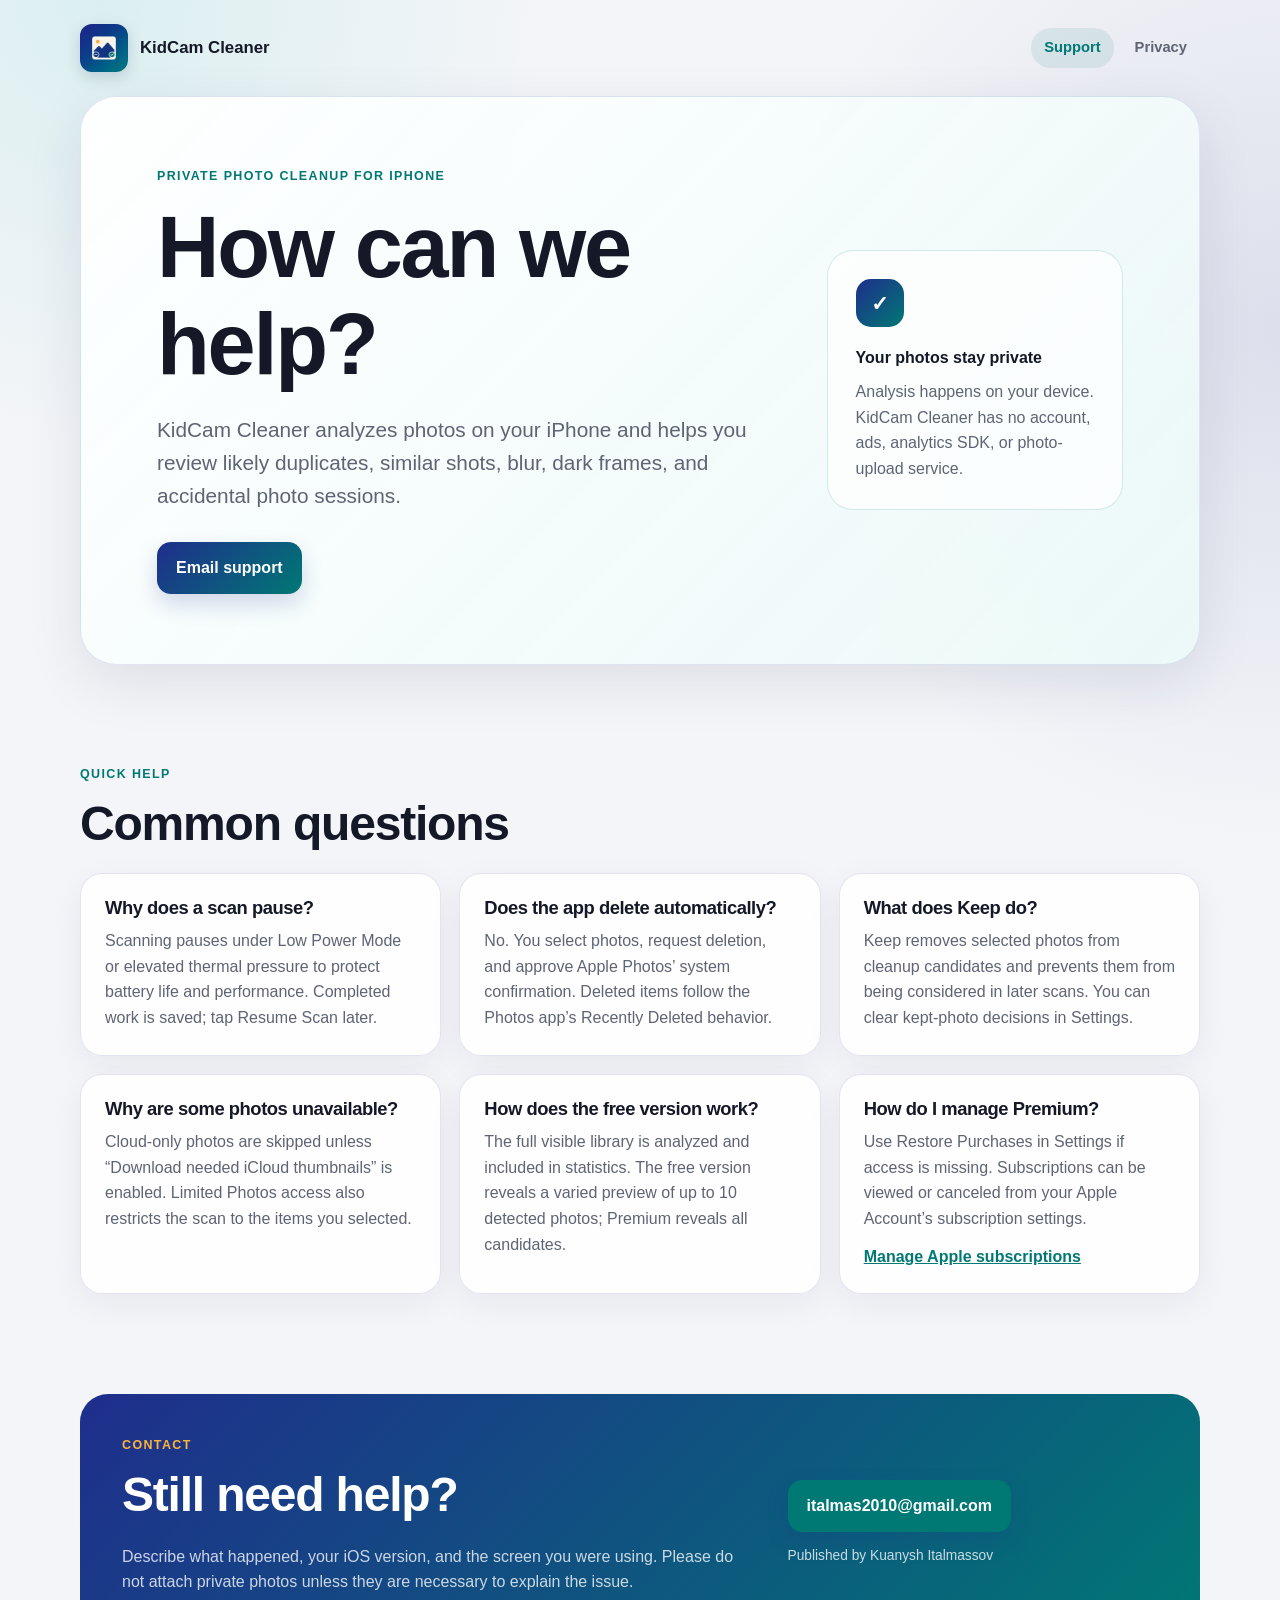
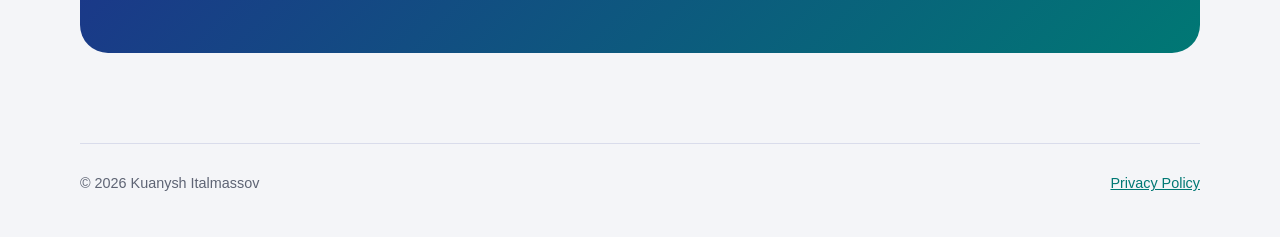
==== index.html @ d915f35b "Publish KidCam Cleaner support and privacy pages" ====
<!doctype html>
<html lang="en">
<head>
  <meta charset="utf-8">
  <meta name="viewport" content="width=device-width, initial-scale=1">
  <meta name="description" content="Support for KidCam Cleaner, the private on-device photo cleanup app for iPhone.">
  <meta name="theme-color" content="#1f2e8c">
  <title>KidCam Cleaner Support</title>
  <link rel="icon" href="app-icon.png">
  <link rel="stylesheet" href="styles.css">
</head>
<body>
  <header class="site-header">
    <a class="brand" href="index.html" aria-label="KidCam Cleaner support home">
      <img src="app-icon.png" alt="" width="48" height="48">
      <span>KidCam Cleaner</span>
    </a>
    <nav aria-label="Main navigation">
      <a aria-current="page" href="index.html">Support</a>
      <a href="privacy.html">Privacy</a>
    </nav>
  </header>

  <main>
    <section class="hero">
      <div>
        <p class="eyebrow">Private photo cleanup for iPhone</p>
        <h1>How can we help?</h1>
        <p class="lede">KidCam Cleaner analyzes photos on your iPhone and helps you review likely duplicates, similar shots, blur, dark frames, and accidental photo sessions.</p>
        <a class="button" href="mailto:italmas2010@gmail.com?subject=KidCam%20Cleaner%20Support">Email support</a>
      </div>
      <div class="privacy-card" aria-label="Privacy summary">
        <span class="shield" aria-hidden="true">✓</span>
        <strong>Your photos stay private</strong>
        <p>Analysis happens on your device. KidCam Cleaner has no account, ads, analytics SDK, or photo-upload service.</p>
      </div>
    </section>

    <section class="section" aria-labelledby="quick-help">
      <p class="eyebrow">Quick help</p>
      <h2 id="quick-help">Common questions</h2>
      <div class="grid">
        <article class="card">
          <h3>Why does a scan pause?</h3>
          <p>Scanning pauses under Low Power Mode or elevated thermal pressure to protect battery life and performance. Completed work is saved; tap Resume Scan later.</p>
        </article>
        <article class="card">
          <h3>Does the app delete automatically?</h3>
          <p>No. You select photos, request deletion, and approve Apple Photos’ system confirmation. Deleted items follow the Photos app’s Recently Deleted behavior.</p>
        </article>
        <article class="card">
          <h3>What does Keep do?</h3>
          <p>Keep removes selected photos from cleanup candidates and prevents them from being considered in later scans. You can clear kept-photo decisions in Settings.</p>
        </article>
        <article class="card">
          <h3>Why are some photos unavailable?</h3>
          <p>Cloud-only photos are skipped unless “Download needed iCloud thumbnails” is enabled. Limited Photos access also restricts the scan to the items you selected.</p>
        </article>
        <article class="card">
          <h3>How does the free version work?</h3>
          <p>The full visible library is analyzed and included in statistics. The free version reveals a varied preview of up to 10 detected photos; Premium reveals all candidates.</p>
        </article>
        <article class="card">
          <h3>How do I manage Premium?</h3>
          <p>Use Restore Purchases in Settings if access is missing. Subscriptions can be viewed or canceled from your Apple Account’s subscription settings.</p>
          <a class="text-link" href="https://apps.apple.com/account/subscriptions">Manage Apple subscriptions</a>
        </article>
      </div>
    </section>

    <section class="contact section" aria-labelledby="contact-heading">
      <div>
        <p class="eyebrow">Contact</p>
        <h2 id="contact-heading">Still need help?</h2>
        <p>Describe what happened, your iOS version, and the screen you were using. Please do not attach private photos unless they are necessary to explain the issue.</p>
      </div>
      <div>
        <a class="button secondary" href="mailto:italmas2010@gmail.com?subject=KidCam%20Cleaner%20Support">italmas2010@gmail.com</a>
        <p class="publisher">Published by Kuanysh Italmassov</p>
      </div>
    </section>
  </main>

  <footer>
    <span>© 2026 Kuanysh Italmassov</span>
    <a href="privacy.html">Privacy Policy</a>
  </footer>
</body>
</html>
---- styles.css ----
:root {
  color-scheme: light dark;
  --indigo: #1f2e8c;
  --teal: #007874;
  --teal-bright: #33c7bc;
  --gold: #ffb338;
  --ink: #141827;
  --muted: #5e6474;
  --background: #f4f5f8;
  --card: rgba(255, 255, 255, 0.9);
  --border: rgba(31, 46, 140, 0.12);
  --shadow: 0 18px 55px rgba(25, 36, 83, 0.10);
}

* { box-sizing: border-box; }

html { scroll-behavior: smooth; }

body {
  margin: 0;
  min-height: 100vh;
  color: var(--ink);
  background:
    radial-gradient(circle at 8% 0%, rgba(51, 199, 188, 0.13), transparent 28rem),
    radial-gradient(circle at 100% 18%, rgba(31, 46, 140, 0.11), transparent 32rem),
    var(--background);
  font-family: -apple-system, BlinkMacSystemFont, "SF Pro Text", "Segoe UI", sans-serif;
  line-height: 1.6;
}

a { color: var(--teal); }
a:hover { color: var(--indigo); }

.site-header,
main,
footer {
  width: min(1120px, calc(100% - 40px));
  margin-inline: auto;
}

.site-header {
  display: flex;
  align-items: center;
  justify-content: space-between;
  padding: 24px 0;
}

.brand {
  display: inline-flex;
  align-items: center;
  gap: 12px;
  color: var(--ink);
  font-size: 1.05rem;
  font-weight: 750;
  text-decoration: none;
}

.brand img {
  border-radius: 12px;
  box-shadow: 0 5px 15px rgba(25, 36, 83, 0.17);
}

nav { display: flex; gap: 8px; }
nav a {
  padding: 8px 13px;
  border-radius: 999px;
  color: var(--muted);
  font-size: 0.92rem;
  font-weight: 650;
  text-decoration: none;
}
nav a[aria-current="page"] {
  color: var(--teal);
  background: rgba(0, 120, 116, 0.10);
}

.hero {
  display: grid;
  grid-template-columns: minmax(0, 1.35fr) minmax(280px, 0.65fr);
  align-items: center;
  gap: 54px;
  min-height: 540px;
  padding: 70px clamp(28px, 6vw, 76px);
  border: 1px solid var(--border);
  border-radius: 36px;
  background: linear-gradient(135deg, rgba(255, 255, 255, 0.94), rgba(235, 250, 248, 0.88));
  box-shadow: var(--shadow);
}

h1, h2, h3 { margin-top: 0; line-height: 1.12; letter-spacing: -0.025em; }
h1 { margin-bottom: 20px; font-size: clamp(2.8rem, 7vw, 5.4rem); }
h2 { margin-bottom: 22px; font-size: clamp(2rem, 4vw, 3rem); }
h3 { margin-bottom: 10px; font-size: 1.15rem; }
p { margin-top: 0; }

.eyebrow {
  margin-bottom: 12px;
  color: var(--teal);
  font-size: 0.78rem;
  font-weight: 800;
  letter-spacing: 0.11em;
  text-transform: uppercase;
}

.lede {
  max-width: 720px;
  margin-bottom: 30px;
  color: var(--muted);
  font-size: clamp(1.08rem, 2vw, 1.3rem);
}

.button {
  display: inline-block;
  padding: 13px 19px;
  border-radius: 14px;
  color: #fff;
  background: linear-gradient(135deg, var(--indigo), var(--teal));
  box-shadow: 0 10px 22px rgba(31, 46, 140, 0.18);
  font-weight: 750;
  text-decoration: none;
}
.button:hover { color: #fff; filter: brightness(1.08); }
.button.secondary { background: var(--teal); }

.privacy-card {
  padding: 28px;
  border: 1px solid rgba(0, 120, 116, 0.16);
  border-radius: 26px;
  background: rgba(255, 255, 255, 0.75);
}
.privacy-card p { margin: 8px 0 0; color: var(--muted); }
.shield {
  display: grid;
  width: 48px;
  height: 48px;
  margin-bottom: 18px;
  place-items: center;
  border-radius: 15px;
  color: #fff;
  background: linear-gradient(135deg, var(--indigo), var(--teal));
  font-size: 1.3rem;
  font-weight: 850;
}

.section { padding: 100px 0 10px; }
.grid { display: grid; grid-template-columns: repeat(3, 1fr); gap: 18px; }
.card {
  padding: 24px;
  border: 1px solid var(--border);
  border-radius: 22px;
  background: var(--card);
  box-shadow: 0 10px 34px rgba(25, 36, 83, 0.06);
}
.card p { margin-bottom: 0; color: var(--muted); }
.card .text-link { display: inline-block; margin-top: 12px; font-weight: 700; }

.contact {
  display: grid;
  grid-template-columns: 1.25fr 0.75fr;
  align-items: center;
  gap: 48px;
  margin-top: 90px;
  padding: 42px;
  border-radius: 28px;
  color: #fff;
  background: linear-gradient(135deg, var(--indigo), var(--teal));
}
.contact .eyebrow { color: var(--gold); }
.contact p { color: rgba(255, 255, 255, 0.78); }
.publisher { margin: 13px 0 0; font-size: 0.86rem; }

.policy { max-width: 820px; padding: 70px 0 40px; }
.policy h1 { font-size: clamp(2.6rem, 7vw, 4.7rem); }
.policy section {
  padding: 27px 0 14px;
  border-top: 1px solid var(--border);
}
.policy h2 { margin-bottom: 12px; font-size: 1.45rem; }
.policy section p { color: var(--muted); }

footer {
  display: flex;
  justify-content: space-between;
  gap: 24px;
  margin-top: 90px;
  padding: 28px 0 42px;
  border-top: 1px solid var(--border);
  color: var(--muted);
  font-size: 0.9rem;
}

@media (max-width: 820px) {
  .hero { grid-template-columns: 1fr; min-height: auto; padding-block: 58px; }
  .grid { grid-template-columns: 1fr 1fr; }
  .contact { grid-template-columns: 1fr; }
}

@media (max-width: 560px) {
  .site-header { align-items: flex-start; }
  .brand span { display: none; }
  .hero { gap: 34px; border-radius: 26px; padding: 42px 24px; }
  .grid { grid-template-columns: 1fr; }
  .section { padding-top: 72px; }
  .contact { margin-top: 64px; padding: 30px 24px; }
  footer { flex-direction: column; }
}

@media (prefers-color-scheme: dark) {
  :root {
    --ink: #f4f5fa;
    --muted: #b6bdca;
    --background: #0c101a;
    --card: rgba(24, 30, 44, 0.88);
    --border: rgba(123, 143, 210, 0.19);
    --shadow: 0 18px 55px rgba(0, 0, 0, 0.28);
  }
  .hero { background: linear-gradient(135deg, rgba(25, 31, 49, 0.97), rgba(15, 48, 49, 0.92)); }
  .privacy-card { background: rgba(8, 14, 25, 0.45); }
}

@media (prefers-reduced-motion: reduce) {
  html { scroll-behavior: auto; }
}
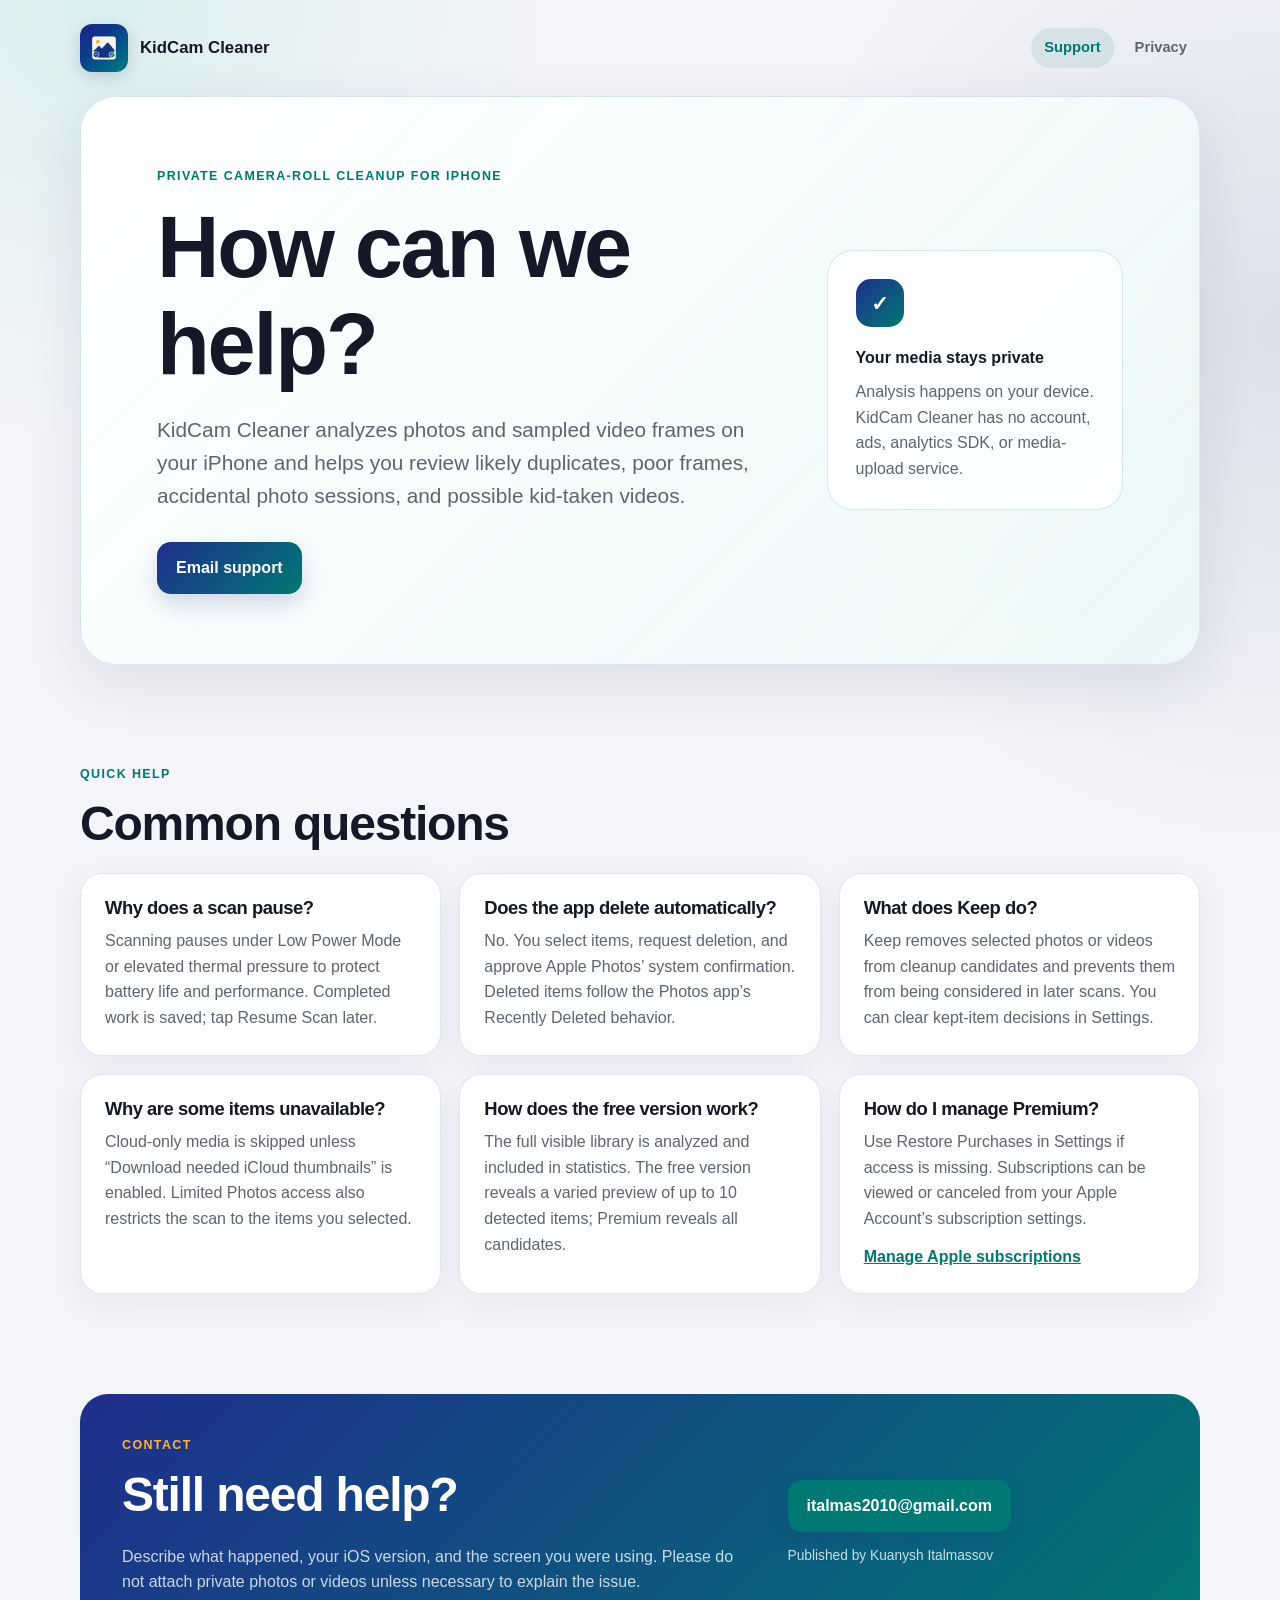
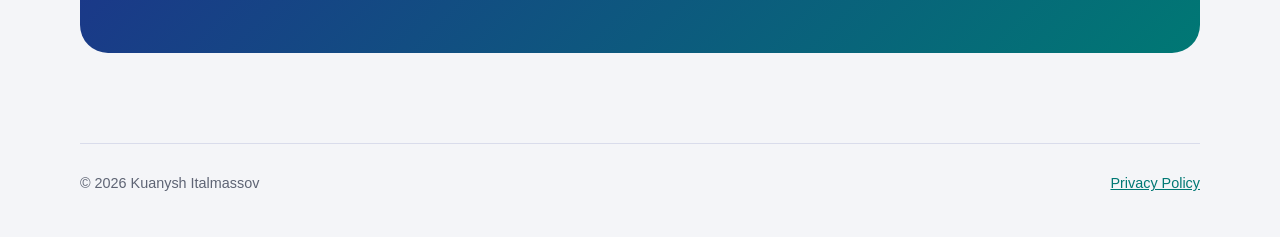
==== commit 61327583: "Document on-device video analysis" ====
--- a/index.html
+++ b/index.html
@@ -3,7 +3,7 @@
 <head>
   <meta charset="utf-8">
   <meta name="viewport" content="width=device-width, initial-scale=1">
-  <meta name="description" content="Support for KidCam Cleaner, the private on-device photo cleanup app for iPhone.">
+  <meta name="description" content="Support for KidCam Cleaner, the private on-device photo and video cleanup app for iPhone.">
   <meta name="theme-color" content="#1f2e8c">
   <title>KidCam Cleaner Support</title>
   <link rel="icon" href="app-icon.png">
@@ -24,15 +24,15 @@
   <main>
     <section class="hero">
       <div>
-        <p class="eyebrow">Private photo cleanup for iPhone</p>
+        <p class="eyebrow">Private camera-roll cleanup for iPhone</p>
         <h1>How can we help?</h1>
-        <p class="lede">KidCam Cleaner analyzes photos on your iPhone and helps you review likely duplicates, similar shots, blur, dark frames, and accidental photo sessions.</p>
+        <p class="lede">KidCam Cleaner analyzes photos and sampled video frames on your iPhone and helps you review likely duplicates, poor frames, accidental photo sessions, and possible kid-taken videos.</p>
         <a class="button" href="mailto:italmas2010@gmail.com?subject=KidCam%20Cleaner%20Support">Email support</a>
       </div>
       <div class="privacy-card" aria-label="Privacy summary">
         <span class="shield" aria-hidden="true">✓</span>
-        <strong>Your photos stay private</strong>
-        <p>Analysis happens on your device. KidCam Cleaner has no account, ads, analytics SDK, or photo-upload service.</p>
+        <strong>Your media stays private</strong>
+        <p>Analysis happens on your device. KidCam Cleaner has no account, ads, analytics SDK, or media-upload service.</p>
       </div>
     </section>
 
@@ -46,19 +46,19 @@
         </article>
         <article class="card">
           <h3>Does the app delete automatically?</h3>
-          <p>No. You select photos, request deletion, and approve Apple Photos’ system confirmation. Deleted items follow the Photos app’s Recently Deleted behavior.</p>
+          <p>No. You select items, request deletion, and approve Apple Photos’ system confirmation. Deleted items follow the Photos app’s Recently Deleted behavior.</p>
         </article>
         <article class="card">
           <h3>What does Keep do?</h3>
-          <p>Keep removes selected photos from cleanup candidates and prevents them from being considered in later scans. You can clear kept-photo decisions in Settings.</p>
+          <p>Keep removes selected photos or videos from cleanup candidates and prevents them from being considered in later scans. You can clear kept-item decisions in Settings.</p>
         </article>
         <article class="card">
-          <h3>Why are some photos unavailable?</h3>
-          <p>Cloud-only photos are skipped unless “Download needed iCloud thumbnails” is enabled. Limited Photos access also restricts the scan to the items you selected.</p>
+          <h3>Why are some items unavailable?</h3>
+          <p>Cloud-only media is skipped unless “Download needed iCloud thumbnails” is enabled. Limited Photos access also restricts the scan to the items you selected.</p>
         </article>
         <article class="card">
           <h3>How does the free version work?</h3>
-          <p>The full visible library is analyzed and included in statistics. The free version reveals a varied preview of up to 10 detected photos; Premium reveals all candidates.</p>
+          <p>The full visible library is analyzed and included in statistics. The free version reveals a varied preview of up to 10 detected items; Premium reveals all candidates.</p>
         </article>
         <article class="card">
           <h3>How do I manage Premium?</h3>
@@ -72,7 +72,7 @@
       <div>
         <p class="eyebrow">Contact</p>
         <h2 id="contact-heading">Still need help?</h2>
-        <p>Describe what happened, your iOS version, and the screen you were using. Please do not attach private photos unless they are necessary to explain the issue.</p>
+        <p>Describe what happened, your iOS version, and the screen you were using. Please do not attach private photos or videos unless necessary to explain the issue.</p>
       </div>
       <div>
         <a class="button secondary" href="mailto:italmas2010@gmail.com?subject=KidCam%20Cleaner%20Support">italmas2010@gmail.com</a>
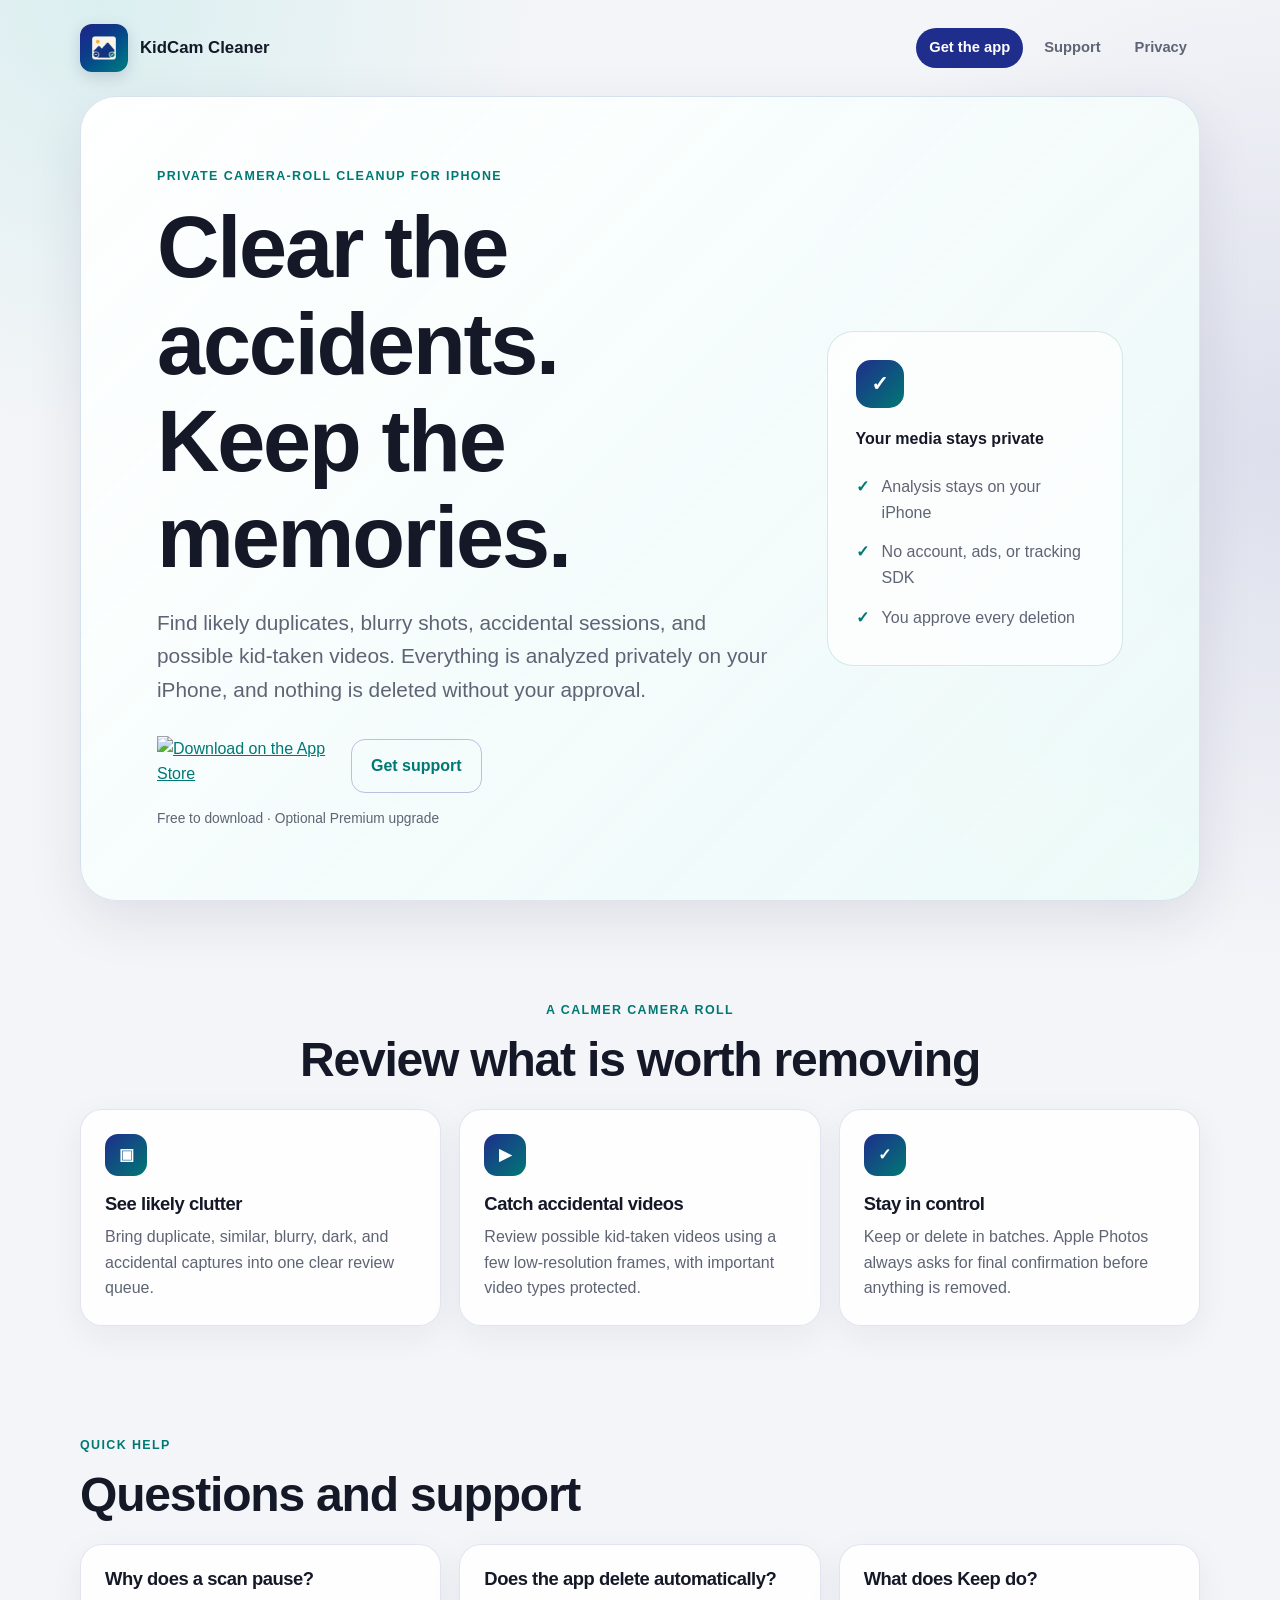
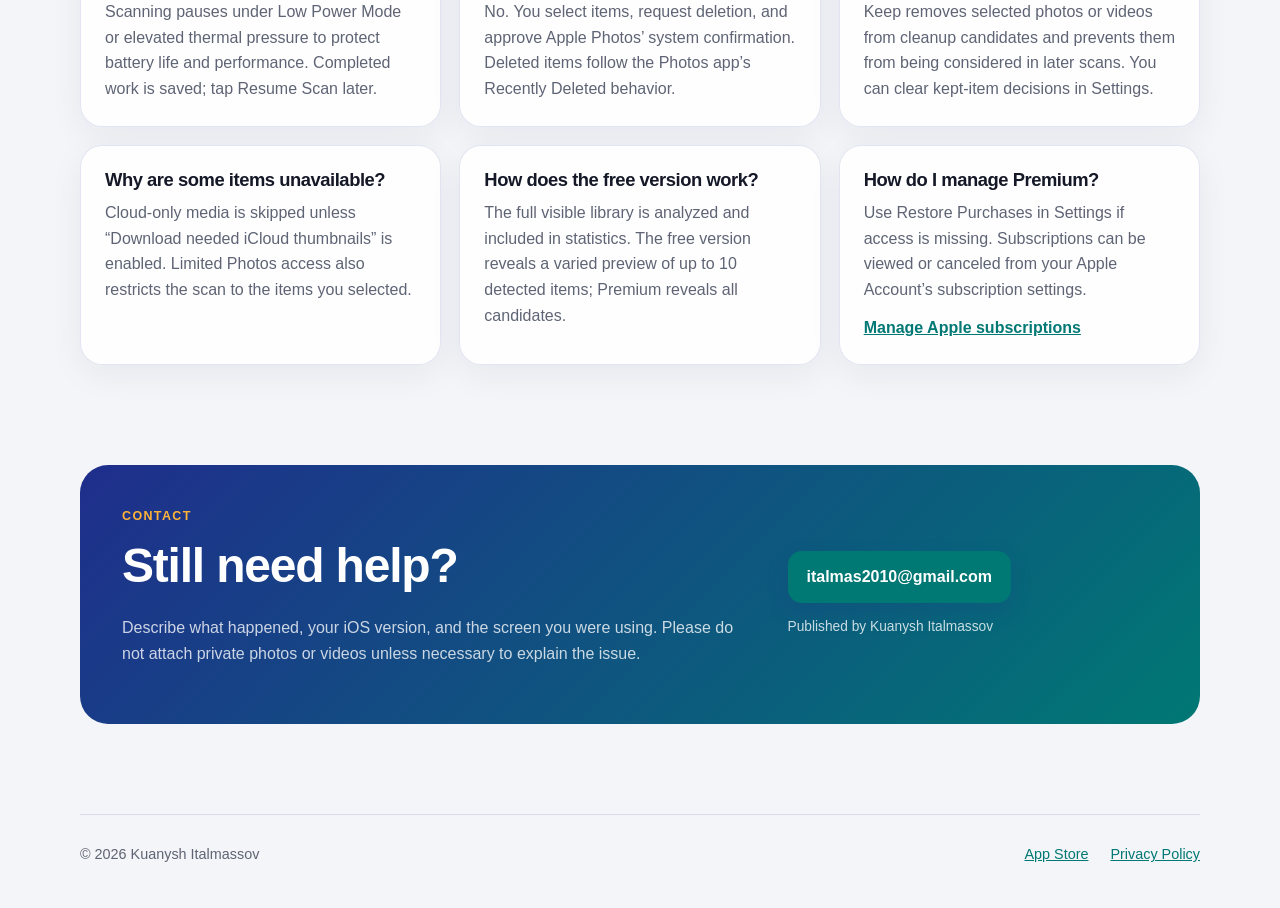
==== commit 691eba90: "Turn support site into launch landing page" ====
--- a/index.html
+++ b/index.html
@@ -3,9 +3,17 @@
 <head>
   <meta charset="utf-8">
   <meta name="viewport" content="width=device-width, initial-scale=1">
-  <meta name="description" content="Support for KidCam Cleaner, the private on-device photo and video cleanup app for iPhone.">
+  <meta name="description" content="KidCam Cleaner finds likely duplicate, blurry, accidental, and kid-taken photos and videos privately on your iPhone.">
   <meta name="theme-color" content="#1f2e8c">
-  <title>KidCam Cleaner Support</title>
+  <meta name="apple-itunes-app" content="app-id=6801374752">
+  <meta property="og:type" content="website">
+  <meta property="og:title" content="KidCam Cleaner — Clear the accidents. Keep the memories.">
+  <meta property="og:description" content="Private, on-device camera-roll cleanup for iPhone.">
+  <meta property="og:image" content="https://italmassov.github.io/kidcam-cleaner-support/app-icon.png">
+  <meta property="og:url" content="https://italmassov.github.io/kidcam-cleaner-support/">
+  <meta name="twitter:card" content="summary">
+  <link rel="canonical" href="https://italmassov.github.io/kidcam-cleaner-support/">
+  <title>KidCam Cleaner — Private camera-roll cleanup</title>
   <link rel="icon" href="app-icon.png">
   <link rel="stylesheet" href="styles.css">
 </head>
@@ -16,7 +24,8 @@
       <span>KidCam Cleaner</span>
     </a>
     <nav aria-label="Main navigation">
-      <a aria-current="page" href="index.html">Support</a>
+      <a class="nav-install" href="https://apps.apple.com/app/kidcam-cleaner/id6801374752">Get the app</a>
+      <a href="#support">Support</a>
       <a href="privacy.html">Privacy</a>
     </nav>
   </header>
@@ -25,20 +34,52 @@
     <section class="hero">
       <div>
         <p class="eyebrow">Private camera-roll cleanup for iPhone</p>
-        <h1>How can we help?</h1>
-        <p class="lede">KidCam Cleaner analyzes photos and sampled video frames on your iPhone and helps you review likely duplicates, poor frames, accidental photo sessions, and possible kid-taken videos.</p>
-        <a class="button" href="mailto:italmas2010@gmail.com?subject=KidCam%20Cleaner%20Support">Email support</a>
+        <h1>Clear the accidents.<br> Keep the memories.</h1>
+        <p class="lede">Find likely duplicates, blurry shots, accidental sessions, and possible kid-taken videos. Everything is analyzed privately on your iPhone, and nothing is deleted without your approval.</p>
+        <div class="hero-actions">
+          <a class="app-store-link" href="https://apps.apple.com/app/kidcam-cleaner/id6801374752" aria-label="Download KidCam Cleaner on the App Store">
+            <img src="https://tools.applemediaservices.com/api/badges/download-on-the-app-store/black/en-us?size=250x83" alt="Download on the App Store" width="180" height="60">
+          </a>
+          <a class="button secondary-button" href="#support">Get support</a>
+        </div>
+        <p class="availability">Free to download · Optional Premium upgrade</p>
       </div>
       <div class="privacy-card" aria-label="Privacy summary">
         <span class="shield" aria-hidden="true">✓</span>
         <strong>Your media stays private</strong>
-        <p>Analysis happens on your device. KidCam Cleaner has no account, ads, analytics SDK, or media-upload service.</p>
+        <ul>
+          <li>Analysis stays on your iPhone</li>
+          <li>No account, ads, or tracking SDK</li>
+          <li>You approve every deletion</li>
+        </ul>
       </div>
     </section>
 
-    <section class="section" aria-labelledby="quick-help">
+    <section class="section benefits" aria-labelledby="benefits-heading">
+      <p class="eyebrow">A calmer camera roll</p>
+      <h2 id="benefits-heading">Review what is worth removing</h2>
+      <div class="grid benefit-grid">
+        <article class="card benefit-card">
+          <span class="feature-icon" aria-hidden="true">▣</span>
+          <h3>See likely clutter</h3>
+          <p>Bring duplicate, similar, blurry, dark, and accidental captures into one clear review queue.</p>
+        </article>
+        <article class="card benefit-card">
+          <span class="feature-icon" aria-hidden="true">▶</span>
+          <h3>Catch accidental videos</h3>
+          <p>Review possible kid-taken videos using a few low-resolution frames, with important video types protected.</p>
+        </article>
+        <article class="card benefit-card">
+          <span class="feature-icon" aria-hidden="true">✓</span>
+          <h3>Stay in control</h3>
+          <p>Keep or delete in batches. Apple Photos always asks for final confirmation before anything is removed.</p>
+        </article>
+      </div>
+    </section>
+
+    <section class="section" id="support" aria-labelledby="quick-help">
       <p class="eyebrow">Quick help</p>
-      <h2 id="quick-help">Common questions</h2>
+      <h2 id="quick-help">Questions and support</h2>
       <div class="grid">
         <article class="card">
           <h3>Why does a scan pause?</h3>
@@ -83,7 +124,25 @@
 
   <footer>
     <span>© 2026 Kuanysh Italmassov</span>
-    <a href="privacy.html">Privacy Policy</a>
+    <div class="footer-links">
+      <a href="https://apps.apple.com/app/kidcam-cleaner/id6801374752">App Store</a>
+      <a href="privacy.html">Privacy Policy</a>
+    </div>
   </footer>
+  <script type="application/ld+json">
+  {
+    "@context": "https://schema.org",
+    "@type": "SoftwareApplication",
+    "name": "KidCam Cleaner",
+    "applicationCategory": "MultimediaApplication",
+    "operatingSystem": "iOS 18 or later",
+    "url": "https://apps.apple.com/app/kidcam-cleaner/id6801374752",
+    "offers": {
+      "@type": "Offer",
+      "price": "0",
+      "priceCurrency": "USD"
+    }
+  }
+  </script>
 </body>
 </html>
--- a/styles.css
+++ b/styles.css
@@ -73,6 +73,11 @@
   color: var(--teal);
   background: rgba(0, 120, 116, 0.10);
 }
+.nav-install {
+  color: #fff;
+  background: var(--indigo);
+}
+.nav-install:hover { color: #fff; background: var(--teal); }
 
 .hero {
   display: grid;
@@ -121,6 +126,23 @@
 }
 .button:hover { color: #fff; filter: brightness(1.08); }
 .button.secondary { background: var(--teal); }
+.button.secondary-button {
+  color: var(--teal);
+  background: transparent;
+  box-shadow: none;
+  border: 1px solid rgba(31, 46, 140, 0.28);
+}
+.button.secondary-button:hover { color: var(--teal); }
+
+.hero-actions {
+  display: flex;
+  align-items: center;
+  flex-wrap: wrap;
+  gap: 14px;
+}
+.app-store-link { display: inline-flex; border-radius: 10px; }
+.app-store-link img { display: block; width: 180px; height: auto; }
+.availability { margin: 12px 0 0; color: var(--muted); font-size: 0.86rem; }
 
 .privacy-card {
   padding: 28px;
@@ -129,6 +151,9 @@
   background: rgba(255, 255, 255, 0.75);
 }
 .privacy-card p { margin: 8px 0 0; color: var(--muted); }
+.privacy-card ul { margin: 16px 0 0; padding: 0; list-style: none; color: var(--muted); }
+.privacy-card li { position: relative; padding: 7px 0 7px 26px; }
+.privacy-card li::before { content: "✓"; position: absolute; left: 0; color: var(--teal); font-weight: 850; }
 .shield {
   display: grid;
   width: 48px;
@@ -153,6 +178,20 @@
 }
 .card p { margin-bottom: 0; color: var(--muted); }
 .card .text-link { display: inline-block; margin-top: 12px; font-weight: 700; }
+.benefits { text-align: center; }
+.benefits h2 { max-width: 720px; margin-inline: auto; }
+.benefit-card { text-align: left; }
+.feature-icon {
+  display: grid;
+  width: 42px;
+  height: 42px;
+  margin-bottom: 18px;
+  place-items: center;
+  border-radius: 13px;
+  color: #fff;
+  background: linear-gradient(135deg, var(--indigo), var(--teal));
+  font-weight: 850;
+}
 
 .contact {
   display: grid;
@@ -188,6 +227,7 @@
   color: var(--muted);
   font-size: 0.9rem;
 }
+.footer-links { display: flex; gap: 22px; }
 
 @media (max-width: 820px) {
   .hero { grid-template-columns: 1fr; min-height: auto; padding-block: 58px; }
@@ -199,6 +239,7 @@
   .site-header { align-items: flex-start; }
   .brand span { display: none; }
   .hero { gap: 34px; border-radius: 26px; padding: 42px 24px; }
+  .hero h1 br { display: none; }
   .grid { grid-template-columns: 1fr; }
   .section { padding-top: 72px; }
   .contact { margin-top: 64px; padding: 30px 24px; }
@@ -216,6 +257,7 @@
   }
   .hero { background: linear-gradient(135deg, rgba(25, 31, 49, 0.97), rgba(15, 48, 49, 0.92)); }
   .privacy-card { background: rgba(8, 14, 25, 0.45); }
+  .button.secondary-button { color: var(--teal-bright); border-color: rgba(51, 199, 188, 0.38); }
 }
 
 @media (prefers-reduced-motion: reduce) {
